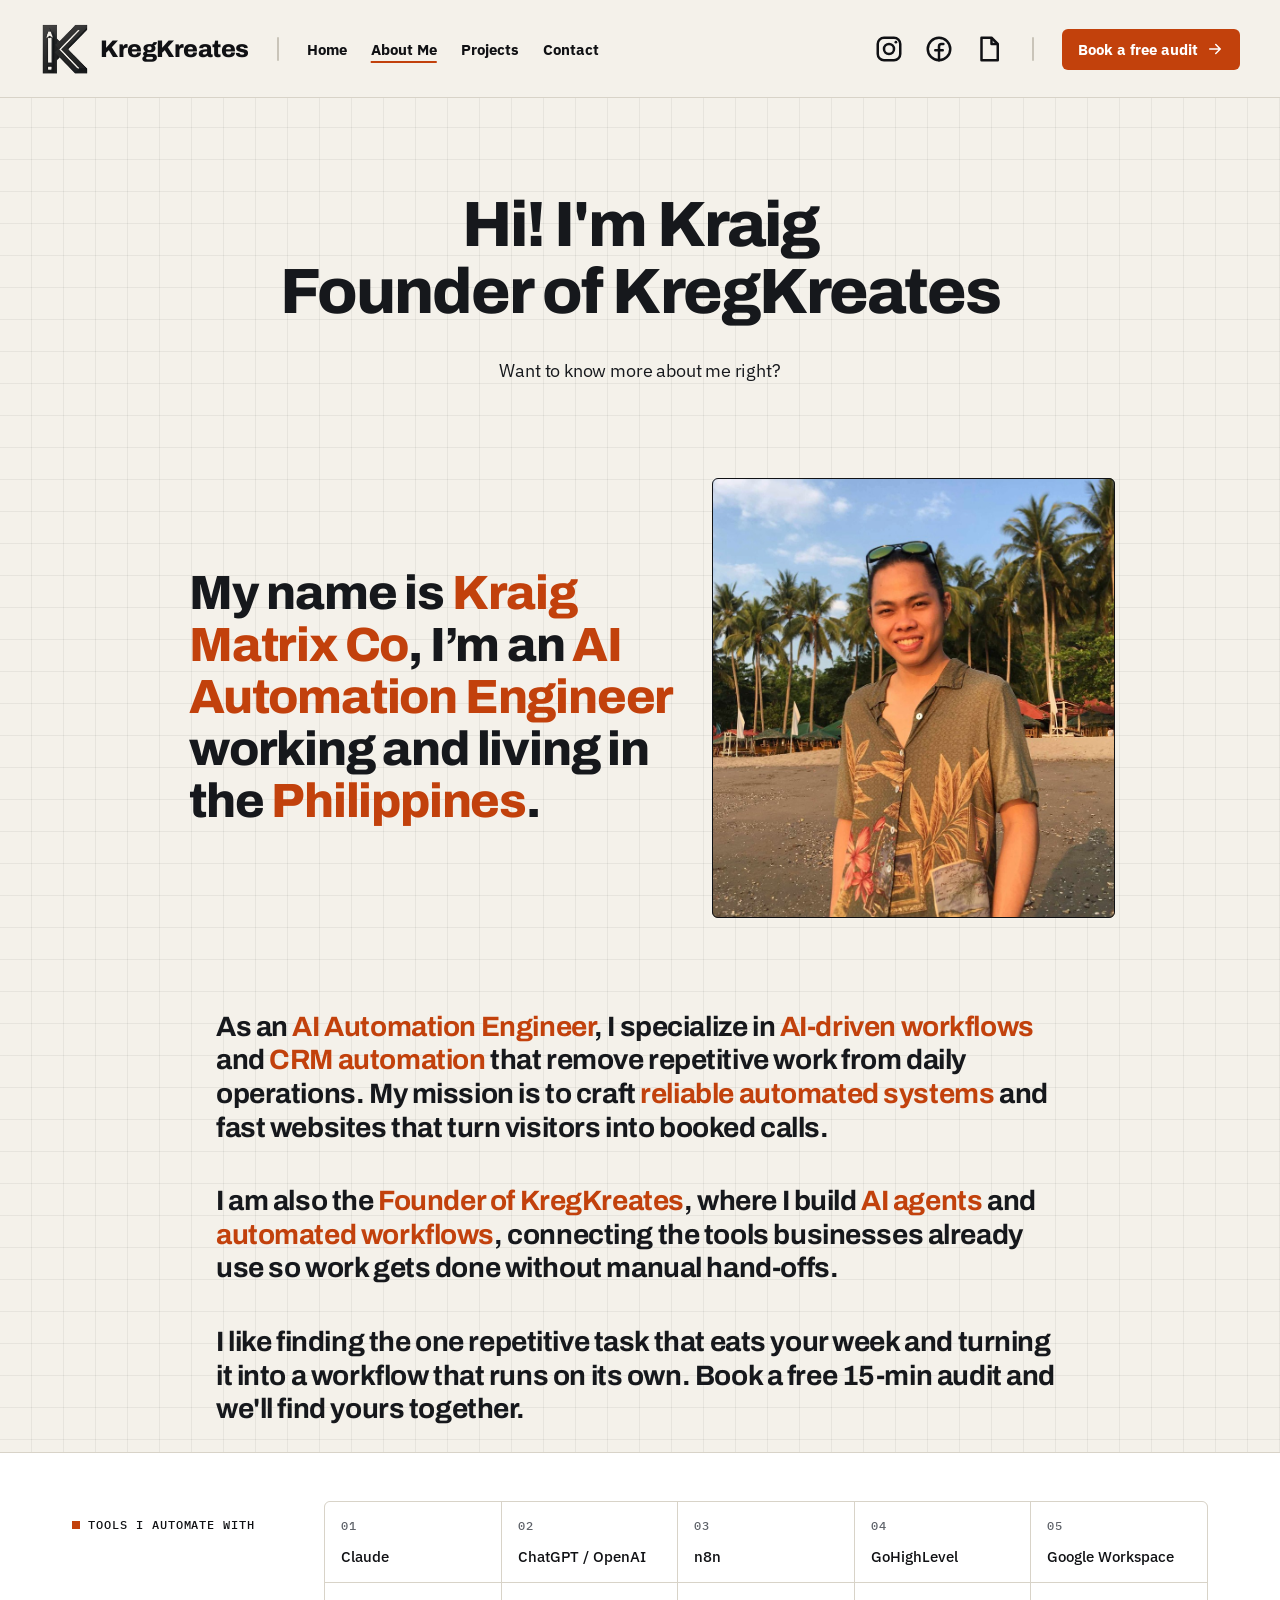
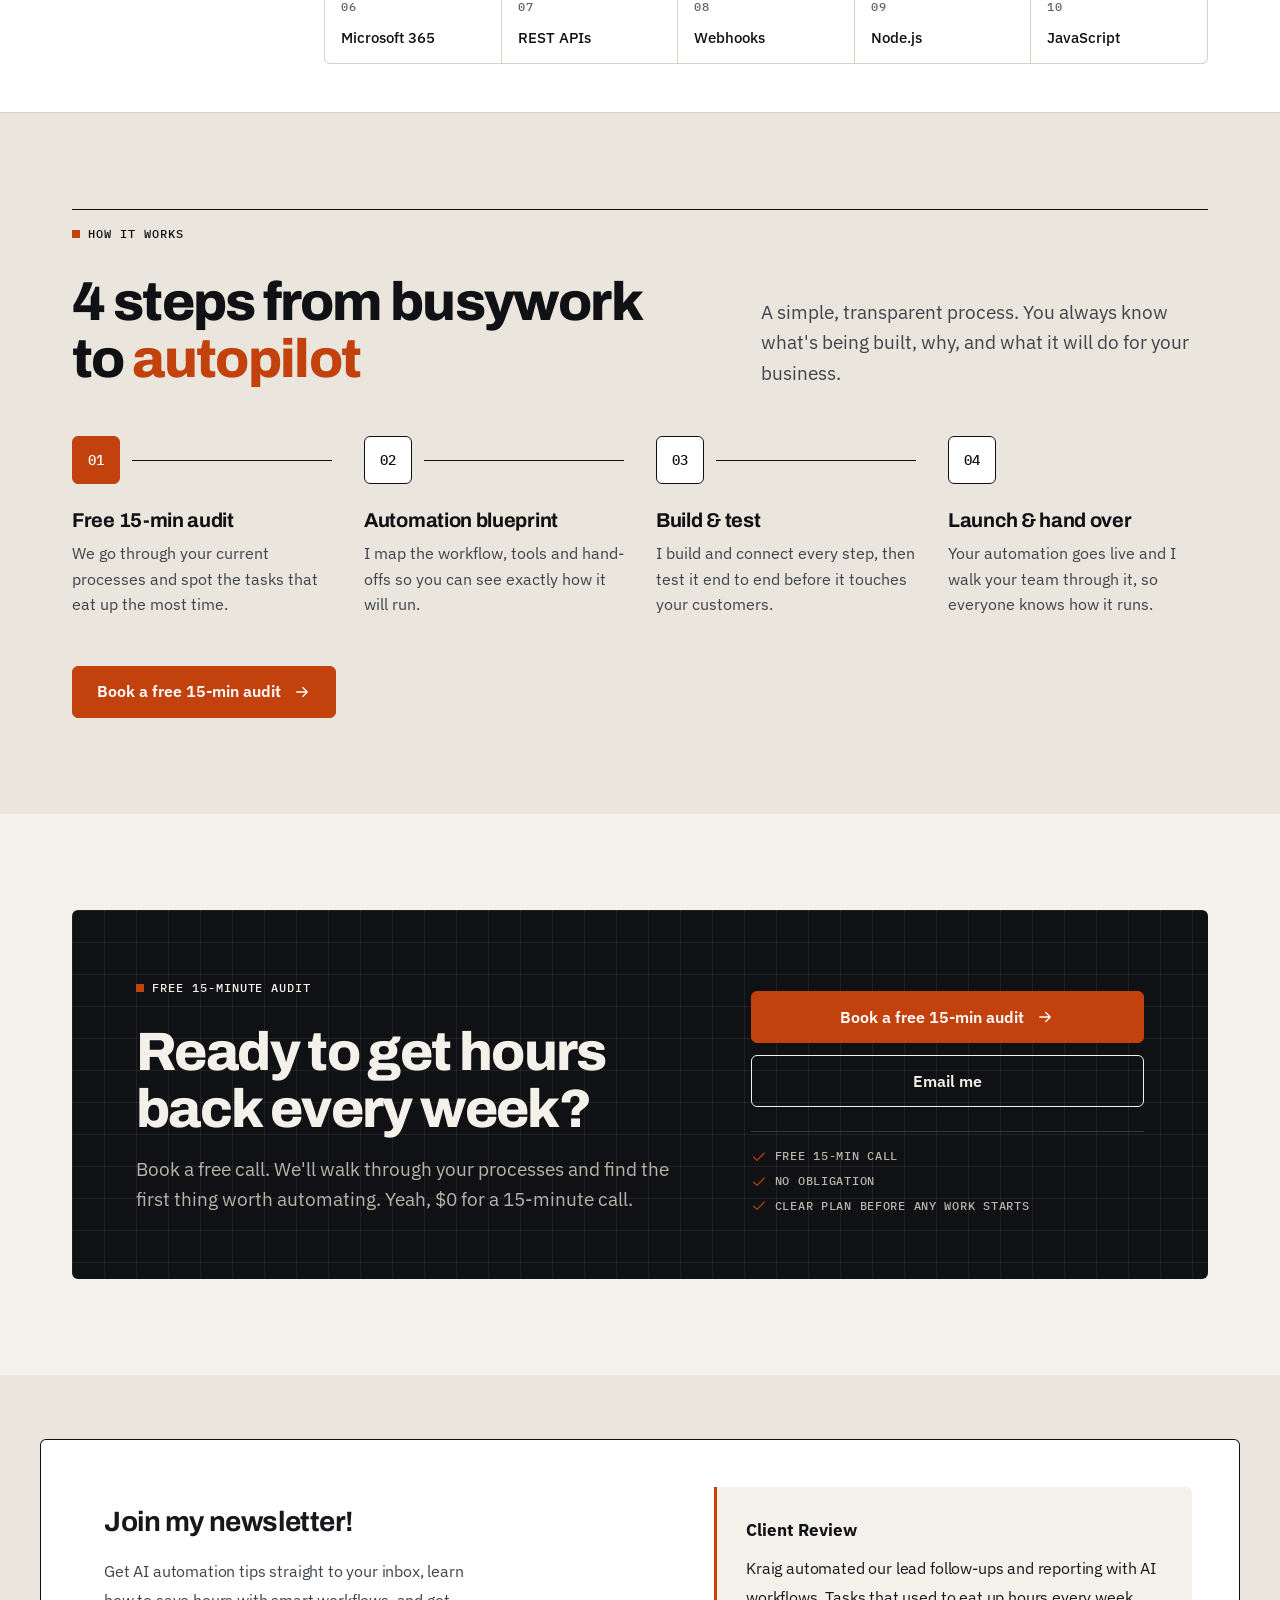
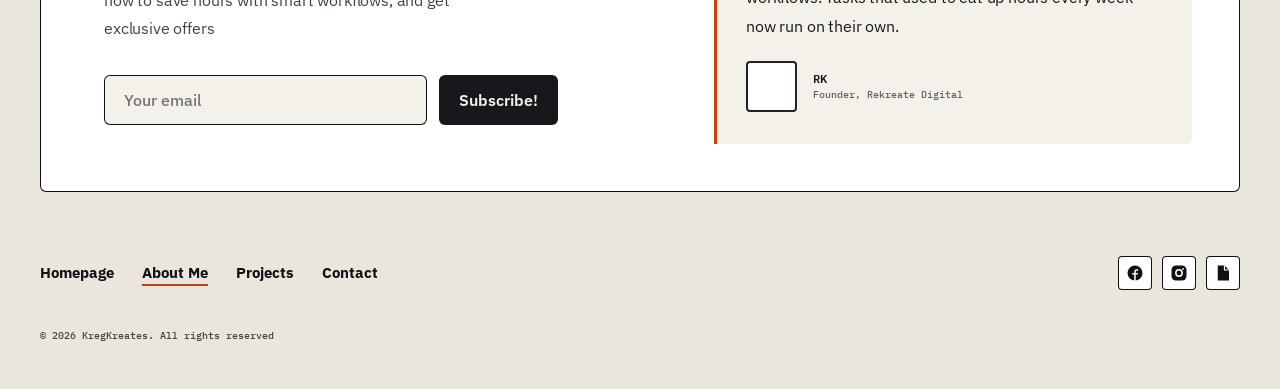
==== about-me/index.html @ 6abcb4a2 "feat: about me page About content is now in the HTML (the Framer page only rendered it with JavaScri" ====
<!DOCTYPE html>
<html lang="en" class="no-js">
<head>
<meta charset="utf-8">
<script>document.documentElement.className="js"</script>
<meta name="viewport" content="width=device-width, initial-scale=1">
<title>About Kraig Matrix Co | KregKreates</title>
<meta name="description" content="Meet Kraig Matrix Co, AI Automation Engineer in the Philippines and founder of KregKreates, building AI workflows, CRM automations and fast websites for small businesses.">
<link rel="canonical" href="https://kraigco.github.io/kraigco/about-me/">
<meta property="og:type" content="website">
<meta property="og:url" content="https://kraigco.github.io/kraigco/about-me/">
<meta property="og:title" content="About Kraig Matrix Co | KregKreates">
<meta property="og:description" content="Meet Kraig Matrix Co, AI Automation Engineer in the Philippines and founder of KregKreates, building AI workflows, CRM automations and fast websites for small businesses.">
<meta property="og:image" content="https://kraigco.github.io/kraigco/assets/img/og-image.png">
<meta name="twitter:card" content="summary_large_image">
<meta name="twitter:title" content="About Kraig Matrix Co | KregKreates">
<meta name="twitter:description" content="Meet Kraig Matrix Co, AI Automation Engineer in the Philippines and founder of KregKreates, building AI workflows, CRM automations and fast websites for small businesses.">
<meta name="twitter:image" content="https://kraigco.github.io/kraigco/assets/img/og-image.png">
<link rel="icon" href="../assets/img/favicon.png">
<link rel="preconnect" href="https://fonts.googleapis.com">
<link rel="preconnect" href="https://fonts.gstatic.com" crossorigin>
<link rel="stylesheet" href="https://fonts.googleapis.com/css2?family=Archivo:wght@400..900&family=IBM+Plex+Mono:wght@400;500;600&family=IBM+Plex+Sans:wght@400;500;600;700&display=swap">
<link rel="stylesheet" href="../assets/styles.css">
<script src="../assets/site.js" defer></script>
</head>
<body>
<header class="site-header">
  <div class="hdr-bar">
    <a class="brand" href="../"><img src="../assets/img/logo.png" alt="" width="50" height="50"><span>KregKreates</span></a>
    <span class="vr" aria-hidden="true"></span>
    <nav id="site-nav" class="site-nav" aria-label="Main">
        <a href="../">Home</a>
        <a href="../about-me/" aria-current="page">About Me</a>
        <a href="../project/">Projects</a>
        <a href="../contact/">Contact</a>
    </nav>
    <div class="hdr-right">
      <div class="social">
          <a href="https://www.instagram.com/kregkreates/" target="_blank" rel="noopener" aria-label="Instagram"><svg viewBox="0 0 24 24" fill="none" stroke="currentColor" stroke-width="2" aria-hidden="true"><rect x="3" y="3" width="18" height="18" rx="5"/><circle cx="12" cy="12" r="4"/><circle cx="17.5" cy="6.5" r="1.1" fill="currentColor" stroke="none"/></svg></a>
          <a href="https://www.facebook.com/profile.php?id=61558605839478" target="_blank" rel="noopener" aria-label="Facebook"><svg viewBox="0 0 24 24" fill="none" stroke="currentColor" stroke-width="2" stroke-linecap="round" stroke-linejoin="round" aria-hidden="true"><circle cx="12" cy="12" r="9"/><path d="M15.5 8H14a2 2 0 0 0-2 2v11M9 13h6"/></svg></a>
          <a href="../resume.pdf" target="_blank" aria-label="Résumé (PDF)"><svg viewBox="0 0 24 24" fill="none" stroke="currentColor" stroke-width="2" stroke-linejoin="round" aria-hidden="true"><path d="M6 3h8l5 5v13H6z"/><path d="M14 3v5h5"/></svg></a>
      </div>
      <span class="vr" aria-hidden="true"></span>
      <a class="btn-audit" href="https://calendly.com/kraigco/15min" target="_blank" rel="noopener">Book a free audit <svg viewBox="0 0 24 24" fill="none" stroke="currentColor" stroke-width="2" stroke-linecap="round" stroke-linejoin="round" aria-hidden="true"><path d="M5 12h14M13 6l6 6-6 6"/></svg></a>
    </div>
    <button class="menu-toggle" type="button" aria-controls="site-nav" aria-expanded="false" aria-label="Menu"><span></span><span></span></button>
  </div>
  <div class="menu-extra">
    <a class="btn-audit" href="https://calendly.com/kraigco/15min" target="_blank" rel="noopener">Book a free audit <svg viewBox="0 0 24 24" fill="none" stroke="currentColor" stroke-width="2" stroke-linecap="round" stroke-linejoin="round" aria-hidden="true"><path d="M5 12h14M13 6l6 6-6 6"/></svg></a>
    <div class="social">
          <a href="https://www.instagram.com/kregkreates/" target="_blank" rel="noopener" aria-label="Instagram"><svg viewBox="0 0 24 24" fill="none" stroke="currentColor" stroke-width="2" aria-hidden="true"><rect x="3" y="3" width="18" height="18" rx="5"/><circle cx="12" cy="12" r="4"/><circle cx="17.5" cy="6.5" r="1.1" fill="currentColor" stroke="none"/></svg></a>
          <a href="https://www.facebook.com/profile.php?id=61558605839478" target="_blank" rel="noopener" aria-label="Facebook"><svg viewBox="0 0 24 24" fill="none" stroke="currentColor" stroke-width="2" stroke-linecap="round" stroke-linejoin="round" aria-hidden="true"><circle cx="12" cy="12" r="9"/><path d="M15.5 8H14a2 2 0 0 0-2 2v11M9 13h6"/></svg></a>
          <a href="../resume.pdf" target="_blank" aria-label="Résumé (PDF)"><svg viewBox="0 0 24 24" fill="none" stroke="currentColor" stroke-width="2" stroke-linejoin="round" aria-hidden="true"><path d="M6 3h8l5 5v13H6z"/><path d="M14 3v5h5"/></svg></a>
    </div>
  </div>
</header>
<main>
<section class="page-hero about-hero">
  <h1>Hi! I'm Kraig<br>Founder of KregKreates</h1>
  <p class="ab-sub">Want to know more about me right?</p>
  <div class="ab-intro">
    <h2>My name is <span>Kraig Matrix Co</span>, I’m an <span>AI Automation Engineer</span> working and living in the <span>Philippines</span>.</h2>
    <img src="../assets/img/kraig-beach.jpg" alt="Kraig Matrix Co, AI automation engineer and founder of KregKreates" width="403" height="440">
  </div>
  <div class="ab-story">
    <p>As an <span>AI Automation Engineer</span>, I specialize in <span>AI-driven workflows</span> and <span>CRM automation</span> that remove repetitive work from daily operations. My mission is to craft <span>reliable automated systems</span> and fast websites that turn visitors into booked calls.</p>
    <p>I am also the <span>Founder of KregKreates</span>, where I build <span>AI agents</span> and <span>automated workflows</span>, connecting the tools businesses already use so work gets done without manual hand-offs.</p>
    <p>I like finding the one repetitive task that eats your week and turning it into a workflow that runs on its own. Book a free 15-min audit and we'll find yours together.</p>
  </div>
</section>
<section class="kk-sec  kk-tools kk-anim" style="width:100%"><div class="kk-wrap"><div class="kk-tools-grid" data-kk-r><span class="kk-label "><i aria-hidden="true"></i>Tools I automate with</span><ul class="kk-cells"><li class="kk-cell"><span class="kk-idx">01</span><b>Claude</b></li><li class="kk-cell"><span class="kk-idx">02</span><b>ChatGPT / OpenAI</b></li><li class="kk-cell"><span class="kk-idx">03</span><b>n8n</b></li><li class="kk-cell"><span class="kk-idx">04</span><b>GoHighLevel</b></li><li class="kk-cell"><span class="kk-idx">05</span><b>Google Workspace</b></li><li class="kk-cell"><span class="kk-idx">06</span><b>Microsoft 365</b></li><li class="kk-cell"><span class="kk-idx">07</span><b>REST APIs</b></li><li class="kk-cell"><span class="kk-idx">08</span><b>Webhooks</b></li><li class="kk-cell"><span class="kk-idx">09</span><b>Node.js</b></li><li class="kk-cell"><span class="kk-idx">10</span><b>JavaScript</b></li></ul></div></div></section>
<section id="how-it-works" class="kk-sec kk-alt  kk-anim" style="width:100%"><div class="kk-wrap"><header class="kk-head" data-kk-r><div class="kk-head-rule"><span class="kk-label "><i aria-hidden="true"></i>How it works</span></div><div class="kk-head-grid"><h2 class="kk-h2">4 steps from busywork to<!-- --> <span class="kk-accent">autopilot</span></h2><p class="kk-lead">A simple, transparent process. You always know what's being built, why, and what it will do for your business.</p></div></header><ol class="kk-steps"><li class="kk-step" data-kk-r><div class="kk-step-head"><span class="kk-step-n">01</span><span class="kk-step-line" aria-hidden="true"></span></div><h3 class="kk-h3">Free 15-min audit</h3><p class="kk-p">We go through your current processes and spot the tasks that eat up the most time.</p></li><li class="kk-step" data-kk-r><div class="kk-step-head"><span class="kk-step-n">02</span><span class="kk-step-line" aria-hidden="true"></span></div><h3 class="kk-h3">Automation blueprint</h3><p class="kk-p">I map the workflow, tools and hand-offs so you can see exactly how it will run.</p></li><li class="kk-step" data-kk-r><div class="kk-step-head"><span class="kk-step-n">03</span><span class="kk-step-line" aria-hidden="true"></span></div><h3 class="kk-h3">Build &amp; test</h3><p class="kk-p">I build and connect every step, then test it end to end before it touches your customers.</p></li><li class="kk-step" data-kk-r><div class="kk-step-head"><span class="kk-step-n">04</span><span class="kk-step-line" aria-hidden="true"></span></div><h3 class="kk-h3">Launch &amp; hand over</h3><p class="kk-p">Your automation goes live and I walk your team through it, so everyone knows how it runs.</p></li></ol><div class="kk-cta-row" style="margin-top:48px" data-kk-r><a class="kk-btn kk-btn-primary" href="https://calendly.com/kraigco/15min" target="_blank" rel="noopener">Book a free 15-min audit<!-- --> <svg viewBox="0 0 24 24" fill="none" stroke="currentColor" stroke-width="1.75" stroke-linecap="round" stroke-linejoin="round" aria-hidden="true"><path d="M5 12h14M13 6l6 6-6 6"/></svg></a></div></div></section>
<section class="kk-sec  kk-final kk-anim" style="width:100%"><div class="kk-wrap"><div class="kk-final-card" data-kk-r><div class="kk-final-copy"><span class="kk-label "><i aria-hidden="true"></i>Free 15-minute audit</span><h2 class="kk-h2">Ready to get hours back every week?</h2><p class="kk-lead">Book a free call. We'll walk through your processes and find the first thing worth automating. Yeah, $0 for a 15-minute call.</p></div><div class="kk-final-actions"><a class="kk-btn kk-btn-primary" href="https://calendly.com/kraigco/15min" target="_blank" rel="noopener">Book a free 15-min audit<!-- --> <svg viewBox="0 0 24 24" fill="none" stroke="currentColor" stroke-width="1.75" stroke-linecap="round" stroke-linejoin="round" aria-hidden="true"><path d="M5 12h14M13 6l6 6-6 6"/></svg></a><a class="kk-btn kk-btn-light" href="mailto:kraigco@gmail.com">Email me</a><ul class="kk-assure"><li><svg viewBox="0 0 24 24" fill="none" stroke="currentColor" stroke-width="1.75" stroke-linecap="round" stroke-linejoin="round" aria-hidden="true"><path d="M20 6 9 17l-5-5"/></svg>Free 15-min call</li><li><svg viewBox="0 0 24 24" fill="none" stroke="currentColor" stroke-width="1.75" stroke-linecap="round" stroke-linejoin="round" aria-hidden="true"><path d="M20 6 9 17l-5-5"/></svg>No obligation</li><li><svg viewBox="0 0 24 24" fill="none" stroke="currentColor" stroke-width="1.75" stroke-linecap="round" stroke-linejoin="round" aria-hidden="true"><path d="M20 6 9 17l-5-5"/></svg>Clear plan before any work starts</li></ul></div></div></div></section>
</main>
<footer class="site-footer">
  <div class="nl-card">
    <div class="nl">
      <h2 class="nl-title">Join my newsletter!</h2>
      <p class="nl-text">Get AI automation tips straight to your inbox, learn how to save hours with smart workflows, and get exclusive offers</p>
      <form class="nl-form" action="https://formsubmit.co/kraigco@gmail.com" method="POST">
        <label class="vh" for="nl-email">Email address</label>
        <input id="nl-email" type="email" name="email" placeholder="Your email" autocomplete="email" required>
        <input type="hidden" name="_subject" value="New newsletter signup — KregKreates">
        <input type="hidden" name="_next" value="https://kraigco.github.io/kraigco/">
        <input type="text" name="_honey" hidden>
        <button type="submit">Subscribe!</button>
        <p class="nl-status" role="status" aria-live="polite"></p>
      </form>
    </div>
    <div class="review">
      <h3>Client Review</h3>
      <blockquote><p>Kraig automated our lead follow-ups and reporting with AI workflows. Tasks that used to eat up hours every week now run on their own.</p></blockquote>
      <div class="review-who">
        <span class="review-avatar" aria-hidden="true"></span>
        <div><p class="review-name">RK</p><p class="review-role">Founder, Rekreate Digital</p></div>
      </div>
    </div>
  </div>
  <div class="foot-bar">
    <nav class="foot-nav" aria-label="Footer">
        <a href="../">Homepage</a>
        <a href="../about-me/" aria-current="page">About Me</a>
        <a href="../project/">Projects</a>
        <a href="../contact/">Contact</a>
    </nav>
    <div class="foot-icons">
          <a href="https://www.facebook.com/profile.php?id=61558605839478" target="_blank" rel="noopener" aria-label="Facebook"><svg viewBox="0 0 24 24" aria-hidden="true"><circle cx="12" cy="12" r="10" fill="currentColor"/><path d="M15.5 8H14a2 2 0 0 0-2 2v12M9 13h6" fill="none" stroke="#fff" stroke-width="2" stroke-linecap="round"/></svg></a>
          <a href="https://www.instagram.com/kregkreates/" target="_blank" rel="noopener" aria-label="Instagram"><svg viewBox="0 0 24 24" aria-hidden="true"><rect x="2" y="2" width="20" height="20" rx="6" fill="currentColor"/><circle cx="12" cy="12" r="4.2" fill="none" stroke="#fff" stroke-width="2"/><circle cx="17.4" cy="6.6" r="1.2" fill="#fff"/></svg></a>
          <a href="../resume.pdf" target="_blank" aria-label="Résumé (PDF)"><svg viewBox="0 0 24 24" aria-hidden="true"><path d="M5 2h9l6 6v14H5z" fill="currentColor"/><path d="M14 2v6h6" fill="none" stroke="#fff" stroke-width="1.6" stroke-linejoin="round"/></svg></a>
    </div>
  </div>
  <p class="copyright">© 2026 KregKreates. All rights reserved</p>
</footer>
</body>
</html>
---- assets/styles.css ----
/* KregKreates site styles.
   Part 1: sections ported verbatim from the KregKreatesSections code component
   (tokens hoisted to :root so the rest of the site shares them).
   Part 2: site shell. */
:root{
 --kk-paper:#F4F1EA;
 --kk-paper-2:#EAE6DD;
 --kk-sheet:#FFFFFF;
 --kk-ink:#101114;
 --kk-graphite:#3F434B;
 --kk-steel:#5F636A;
 --kk-rule:#D8D3C8;
 --kk-rule-strong:#B9B3A6;
 --kk-rule-on-ink:#33363D;
 --kk-on-ink-muted:#B8B4AA;
 --kk-vermilion:#C2410C;
 --kk-vermilion-press:#9A3412;
 --kk-bg:var(--kk-paper);
 --kk-surface:var(--kk-sheet);
 --kk-text:var(--kk-ink);
 --kk-muted:var(--kk-graphite);
 --kk-subtle:var(--kk-steel);
 --kk-border:var(--kk-rule);
 --kk-accent:var(--kk-vermilion);
 --kk-accent-press:var(--kk-vermilion-press);
 --kk-on-accent:var(--kk-sheet);
 --kk-focus:var(--kk-vermilion);
 --kk-grid-line:rgba(16,17,20,.06);
 --kk-grid-line-ink:rgba(244,241,234,.07);
 --kk-font-display:"Archivo","Helvetica Neue",Arial,sans-serif;
 --kk-font-body:"IBM Plex Sans",system-ui,-apple-system,"Segoe UI",sans-serif;
 --kk-font-mono:"IBM Plex Mono",ui-monospace,SFMono-Regular,Menlo,monospace;
 --kk-radius:6px;
 --kk-radius-sm:4px;
 --kk-shadow-hard:4px 4px 0 0 var(--kk-ink);
 --kk-ease:cubic-bezier(.2,.7,.2,1)}
.kk-sec{container-type:inline-size;width:100%;box-sizing:border-box;font-family:var(--kk-font-body);font-size:16px;line-height:1.6;color:var(--kk-text);background:var(--kk-bg);-webkit-font-smoothing:antialiased;text-rendering:optimizeLegibility}
.kk-sec *,.kk-sec *::before,.kk-sec *::after{box-sizing:border-box}
.kk-sec.kk-alt{background:var(--kk-paper-2)}
.kk-sec[id]{scroll-margin-top:96px}
.kk-sec a:focus-visible,.kk-sec summary:focus-visible{outline:2px solid var(--kk-focus);outline-offset:3px}
.kk-wrap{max-width:1200px;margin:0 auto;padding:96px 32px}

/* TYPE */
.kk-label{display:inline-flex;align-items:center;gap:8px;font-family:var(--kk-font-mono);font-size:12px;font-weight:500;letter-spacing:.08em;line-height:1.3;text-transform:uppercase;color:var(--kk-ink)}
.kk-label i{width:8px;height:8px;background:var(--kk-accent);display:inline-block;flex:none}
.kk-label-muted{color:var(--kk-subtle)}
.kk-h1,.kk-h2,.kk-h3{font-family:var(--kk-font-display);color:var(--kk-ink);margin:0}
.kk-h1{font-weight:800;font-size:clamp(40px,6.2cqi,76px);line-height:1.02;letter-spacing:-.035em;margin-top:24px}
.kk-h2{font-weight:800;font-size:clamp(32px,4.6cqi,54px);line-height:1.06;letter-spacing:-.03em}
.kk-h3{font-weight:700;font-size:20px;line-height:1.25;letter-spacing:-.015em}
.kk-accent{color:var(--kk-accent)}
.kk-lead{font-size:clamp(17px,1.6cqi,19px);line-height:1.6;color:var(--kk-muted);margin:0}
.kk-p{font-size:16px;line-height:1.6;color:var(--kk-muted);margin:8px 0 0}
.kk-idx{font-family:var(--kk-font-mono);font-size:12px;font-weight:500;letter-spacing:.08em;line-height:1.3;color:var(--kk-subtle)}

/* SECTION HEAD */
.kk-head{margin:0 0 48px}
.kk-head-rule{display:flex;align-items:center;gap:16px;padding-top:16px;border-top:1px solid var(--kk-ink);margin-bottom:32px}
.kk-head-grid{display:grid;grid-template-columns:minmax(0,7fr) minmax(0,5fr);gap:24px 64px;align-items:end}
.kk-head-grid .kk-lead{max-width:520px}

/* BUTTONS */
.kk-btn{display:inline-flex;align-items:center;justify-content:center;gap:12px;min-height:52px;padding:0 24px;border:1px solid transparent;border-radius:var(--kk-radius);font-family:var(--kk-font-body);font-weight:600;font-size:16px;line-height:1.2;text-decoration:none;white-space:nowrap;cursor:pointer;transition:transform .18s var(--kk-ease),box-shadow .18s var(--kk-ease),background-color .18s ease,color .18s ease,border-color .18s ease}
.kk-btn svg{width:18px;height:18px;flex:none}
.kk-btn-primary{background:var(--kk-accent);border-color:var(--kk-accent);color:var(--kk-on-accent)}
.kk-btn-primary:hover{background:var(--kk-accent-press);border-color:var(--kk-accent-press);transform:translate(-2px,-2px);box-shadow:var(--kk-shadow-hard)}
.kk-btn-ghost{background:transparent;border-color:var(--kk-ink);color:var(--kk-ink)}
.kk-btn-ghost:hover{background:var(--kk-ink);color:var(--kk-paper)}
.kk-btn-light{background:transparent;border-color:var(--kk-paper);color:var(--kk-paper)}
.kk-btn-light:hover{background:var(--kk-paper);color:var(--kk-ink)}
.kk-cta-row{display:flex;flex-wrap:wrap;gap:12px;margin-top:40px}

/* SURFACES */
.kk-sheet{background:var(--kk-surface);border:1px solid var(--kk-border);border-radius:var(--kk-radius);padding:32px;transition:transform .2s var(--kk-ease),box-shadow .2s var(--kk-ease),border-color .2s ease}
.kk-sheet:hover{border-color:var(--kk-ink);transform:translate(-2px,-2px);box-shadow:var(--kk-shadow-hard)}
.kk-chip{display:inline-flex;align-items:center;padding:4px 8px;border:1px solid var(--kk-rule-strong);border-radius:var(--kk-radius-sm);font-family:var(--kk-font-mono);font-size:12px;font-weight:500;line-height:1.4;color:var(--kk-graphite);white-space:nowrap}
.kk-tags{display:flex;flex-wrap:wrap;gap:8px}
.kk-grid{display:grid;gap:24px}
.kk-g2{grid-template-columns:repeat(2,minmax(0,1fr))}
.kk-g3{grid-template-columns:repeat(3,minmax(0,1fr))}

/* HERO */
.kk-hero{background-color:var(--kk-paper);background-image:linear-gradient(var(--kk-grid-line) 1px,transparent 1px),linear-gradient(90deg,var(--kk-grid-line) 1px,transparent 1px);background-size:32px 32px;background-position:-1px -1px;border-bottom:1px solid var(--kk-ink)}
.kk-hero .kk-wrap{padding-top:calc(var(--kk-top,0px) + 64px);padding-bottom:96px}
.kk-hero-grid{display:grid;grid-template-columns:minmax(0,1.1fr) minmax(0,.9fr);gap:64px;align-items:center}
.kk-hero-sub{font-size:clamp(17px,1.7cqi,19px);line-height:1.6;color:var(--kk-muted);margin:24px 0 0;max-width:560px}
.kk-stats{display:grid;grid-template-columns:repeat(3,minmax(0,1fr));margin-top:48px;border-top:1px solid var(--kk-ink);max-width:560px}
.kk-stat{padding:16px 16px 0 0}
.kk-stat+.kk-stat{padding-left:16px;border-left:1px solid var(--kk-rule)}
.kk-stat strong{display:block;font-family:var(--kk-font-display);font-weight:800;font-size:32px;line-height:1.1;letter-spacing:-.03em;color:var(--kk-ink)}
.kk-stat span{display:block;margin-top:8px;font-family:var(--kk-font-mono);font-size:12px;font-weight:500;letter-spacing:.06em;line-height:1.4;text-transform:uppercase;color:var(--kk-graphite)}
.kk-panel{background:var(--kk-sheet);border:1px solid var(--kk-ink);border-radius:var(--kk-radius);box-shadow:8px 8px 0 0 var(--kk-ink);overflow:hidden}
.kk-panel-top{display:flex;align-items:center;justify-content:space-between;gap:16px;padding:16px 24px;border-bottom:1px solid var(--kk-ink);background:var(--kk-paper-2)}
.kk-panel-title{font-weight:600;font-size:15px;line-height:1.3;color:var(--kk-ink)}
.kk-live{display:inline-flex;align-items:center;gap:8px;font-family:var(--kk-font-mono);font-size:12px;font-weight:500;letter-spacing:.08em;text-transform:uppercase;color:var(--kk-ink);white-space:nowrap}
.kk-live i{width:8px;height:8px;border-radius:50%;background:var(--kk-accent);display:block;animation:kk-pulse 1.6s ease-in-out infinite}
.kk-psteps{list-style:none;margin:0;padding:8px 24px}
.kk-pstep{position:relative;display:grid;grid-template-columns:32px minmax(0,1fr) 20px;gap:16px;align-items:start;padding:16px 0;border-bottom:1px solid var(--kk-rule)}
.kk-pstep:last-child{border-bottom:0}
.kk-pstep:not(:last-child)::after{content:"";position:absolute;left:15px;top:48px;bottom:-16px;width:1px;background:var(--kk-ink)}
.kk-pstep-n{position:relative;z-index:1;width:32px;height:32px;display:flex;align-items:center;justify-content:center;border:1px solid var(--kk-ink);border-radius:var(--kk-radius-sm);background:var(--kk-sheet);font-family:var(--kk-font-mono);font-size:12px;font-weight:500;color:var(--kk-ink)}
.kk-pstep:first-child .kk-pstep-n{background:var(--kk-accent);border-color:var(--kk-accent);color:var(--kk-on-accent)}
.kk-pstep-txt{min-width:0;padding-top:4px}
.kk-pstep-txt b{display:block;font-weight:600;font-size:15px;line-height:1.35;color:var(--kk-ink)}
.kk-pstep-txt span{display:block;margin-top:4px;font-family:var(--kk-font-mono);font-size:12px;font-weight:500;letter-spacing:.04em;line-height:1.4;color:var(--kk-graphite)}
.kk-pstep-ok{padding-top:6px;color:var(--kk-ink)}
.kk-pstep-ok svg{width:20px;height:20px;display:block}
.kk-panel-foot{display:flex;align-items:center;gap:8px;padding:16px 24px;border-top:1px solid var(--kk-ink);background:var(--kk-paper);font-family:var(--kk-font-mono);font-size:12px;font-weight:500;letter-spacing:.08em;line-height:1.4;text-transform:uppercase;color:var(--kk-ink)}
.kk-panel-foot svg{width:16px;height:16px;flex:none}
@keyframes kk-pulse{0%,100%{opacity:1}50%{opacity:.3}}

/* TOOLS */
.kk-tools{background:var(--kk-sheet);border-top:1px solid var(--kk-rule);border-bottom:1px solid var(--kk-rule)}
.kk-tools .kk-wrap{padding-top:48px;padding-bottom:48px}
.kk-tools-grid{display:grid;grid-template-columns:minmax(0,220px) minmax(0,1fr);gap:32px;align-items:start}
.kk-tools-grid>.kk-label{padding-top:16px}
.kk-cells{list-style:none;margin:0;padding:0;display:grid;grid-template-columns:repeat(5,minmax(0,1fr));gap:1px;background:var(--kk-rule);border:1px solid var(--kk-rule);border-radius:var(--kk-radius);overflow:hidden}
.kk-cell{background:var(--kk-sheet);padding:16px;min-height:80px;display:flex;flex-direction:column;justify-content:space-between;gap:8px}
.kk-cell b{font-weight:500;font-size:15px;line-height:1.3;color:var(--kk-ink)}

/* PROBLEMS */
.kk-prob{display:flex;flex-direction:column}
.kk-prob>.kk-label{margin-bottom:16px}
.kk-fix{display:grid;grid-template-columns:auto minmax(0,1fr);gap:12px;align-items:start;margin-top:auto;padding-top:24px;border-top:1px dashed var(--kk-rule-strong)}
.kk-prob .kk-p{margin-bottom:24px}
.kk-fix-tag{margin-top:2px;padding:4px 8px;border-radius:var(--kk-radius-sm);background:var(--kk-accent);color:var(--kk-on-accent);font-family:var(--kk-font-mono);font-size:12px;font-weight:500;letter-spacing:.08em;line-height:1.3;text-transform:uppercase}
.kk-fix p{margin:0;font-weight:500;font-size:16px;line-height:1.55;color:var(--kk-ink)}

/* SERVICES */
.kk-svc-cells{display:grid;grid-template-columns:repeat(3,minmax(0,1fr));gap:1px;background:var(--kk-rule);border:1px solid var(--kk-rule);border-radius:var(--kk-radius);overflow:hidden}
.kk-svc-cell{background:var(--kk-sheet);padding:32px;display:flex;flex-direction:column;gap:16px;transition:box-shadow .2s ease}
.kk-svc-cell:hover{box-shadow:inset 0 3px 0 0 var(--kk-accent)}
.kk-svc-top{display:flex;align-items:center;justify-content:space-between;gap:16px}
.kk-icon{width:40px;height:40px;flex:none;display:flex;align-items:center;justify-content:center;border:1px solid var(--kk-ink);border-radius:var(--kk-radius-sm);color:var(--kk-ink)}
.kk-icon svg{width:20px;height:20px}
.kk-svc-cell .kk-p{margin:0}
.kk-svc-cell .kk-tags{margin-top:auto;padding-top:8px}

/* PROCESS */
.kk-steps{list-style:none;margin:0;padding:0;display:grid;grid-template-columns:repeat(4,minmax(0,1fr));gap:32px}
.kk-step{position:relative}
.kk-step-head{display:flex;align-items:center;gap:12px;margin-bottom:24px}
.kk-step-n{flex:none;width:48px;height:48px;display:flex;align-items:center;justify-content:center;border:1px solid var(--kk-ink);border-radius:var(--kk-radius);background:var(--kk-sheet);font-family:var(--kk-font-mono);font-size:14px;font-weight:500;color:var(--kk-ink)}
.kk-step:first-child .kk-step-n{background:var(--kk-accent);border-color:var(--kk-accent);color:var(--kk-on-accent)}
.kk-step-line{flex:1;height:1px;background:var(--kk-ink)}
.kk-step:last-child .kk-step-line{visibility:hidden}
.kk-step .kk-h3{margin-bottom:8px}
.kk-step .kk-p{margin:0}

/* WORKFLOWS */
.kk-wf .kk-sheet{display:flex;flex-direction:column}
.kk-wf-top{display:flex;align-items:center;justify-content:space-between;gap:12px;margin-bottom:16px}
.kk-wf-steps{list-style:none;margin:24px 0;padding:0;display:flex;flex-direction:column;gap:12px}
.kk-wf-step{position:relative;display:grid;grid-template-columns:28px minmax(0,1fr);gap:12px;align-items:start;font-size:15px;font-weight:500;line-height:1.45;color:var(--kk-ink)}
.kk-wf-step:not(:last-child)::after{content:"";position:absolute;left:13px;top:28px;bottom:-12px;width:1px;background:var(--kk-ink)}
.kk-wf-n{position:relative;z-index:1;width:28px;height:28px;display:flex;align-items:center;justify-content:center;border:1px solid var(--kk-ink);border-radius:var(--kk-radius-sm);background:var(--kk-sheet);font-family:var(--kk-font-mono);font-size:12px;font-weight:500}
.kk-wf-t{padding-top:3px}
.kk-result{margin-top:auto;padding:12px 16px;border-left:3px solid var(--kk-accent);border-radius:0 var(--kk-radius-sm) var(--kk-radius-sm) 0;background:var(--kk-paper)}
.kk-result .kk-label{display:flex;margin-bottom:4px}
.kk-result p{margin:0;font-size:15px;line-height:1.5;color:var(--kk-ink)}
.kk-wf .kk-tags{margin-top:16px}

/* FAQ */
.kk-faq-grid{display:grid;grid-template-columns:minmax(0,5fr) minmax(0,7fr);gap:64px;align-items:start}
.kk-faq-side{position:sticky;top:96px}
.kk-faq-side .kk-lead{margin-top:16px}
.kk-faq-side .kk-cta-row{margin-top:32px}
.kk-faq-list{border-top:1px solid var(--kk-ink)}
.kk-faq-item{border-bottom:1px solid var(--kk-rule)}
.kk-faq-item summary{list-style:none;cursor:pointer;display:flex;align-items:center;justify-content:space-between;gap:24px;padding:24px 0;font-weight:600;font-size:18px;line-height:1.4;color:var(--kk-ink);transition:color .15s ease}
.kk-faq-item summary:hover{color:var(--kk-accent)}
.kk-faq-item summary::-webkit-details-marker{display:none}
.kk-plus{width:32px;height:32px;flex:none;display:flex;align-items:center;justify-content:center;border:1px solid var(--kk-ink);border-radius:var(--kk-radius-sm);color:var(--kk-ink);transition:background-color .2s ease,color .2s ease}
.kk-plus svg{transition:transform .2s var(--kk-ease)}
.kk-faq-item[open] .kk-plus{background:var(--kk-ink);color:var(--kk-paper)}
.kk-faq-item[open] .kk-plus svg{transform:rotate(45deg)}
.kk-faq-item p{margin:0;padding:0 56px 24px 0;font-size:16px;line-height:1.65;color:var(--kk-muted)}

/* FINAL CTA */
.kk-final-card{display:grid;grid-template-columns:minmax(0,7fr) minmax(0,5fr);gap:48px 64px;align-items:end;padding:64px;border-radius:var(--kk-radius);background-color:var(--kk-ink);background-image:linear-gradient(var(--kk-grid-line-ink) 1px,transparent 1px),linear-gradient(90deg,var(--kk-grid-line-ink) 1px,transparent 1px);background-size:32px 32px;color:var(--kk-paper)}
.kk-final-card .kk-label{color:var(--kk-paper)}
.kk-final-card .kk-h2{color:var(--kk-paper);margin-top:24px}
.kk-final-card .kk-lead{color:var(--kk-on-ink-muted);margin-top:16px;max-width:560px}
.kk-final-actions{display:flex;flex-direction:column;gap:12px}
.kk-final-actions .kk-btn{width:100%}
.kk-final-card .kk-btn-primary:hover{box-shadow:4px 4px 0 0 var(--kk-paper)}
.kk-assure{list-style:none;margin:12px 0 0;padding:16px 0 0;border-top:1px solid var(--kk-rule-on-ink);display:flex;flex-direction:column;gap:8px}
.kk-assure li{display:flex;align-items:center;gap:8px;font-family:var(--kk-font-mono);font-size:12px;font-weight:500;letter-spacing:.06em;line-height:1.4;text-transform:uppercase;color:var(--kk-on-ink-muted)}
.kk-assure svg{width:16px;height:16px;flex:none;color:var(--kk-accent)}

/* MOTION: quiet by design. Load sequence in the hero only; scroll reveals are
   handled in JS (useReveal). Everything is gated by .kk-anim, which is never
   set in the Framer canvas, and by the reduced-motion media query. */
.kk-btn svg{transition:transform .18s var(--kk-ease)}
.kk-btn:hover svg{transform:translateX(3px)}
@keyframes kk-rise{from{opacity:0;transform:translate3d(0,14px,0)}to{opacity:1;transform:none}}
@keyframes kk-fade{from{opacity:0}to{opacity:1}}
@keyframes kk-tick{from{opacity:0;transform:scale(.5)}to{opacity:1;transform:none}}
@media (prefers-reduced-motion:no-preference){
 .kk-anim .kk-hero-copy>*{animation:kk-rise .6s var(--kk-ease) both}
 .kk-anim .kk-hero-copy>:nth-child(2){animation-delay:.07s}
 .kk-anim .kk-hero-copy>:nth-child(3){animation-delay:.14s}
 .kk-anim .kk-hero-copy>:nth-child(4){animation-delay:.21s}
 .kk-anim .kk-hero-copy>:nth-child(5){animation-delay:.28s}
 .kk-anim .kk-panel{animation:kk-rise .7s var(--kk-ease) .2s both}
 .kk-anim .kk-pstep{animation:kk-fade .45s ease both}
 .kk-anim .kk-pstep:nth-child(1){animation-delay:.45s}
 .kk-anim .kk-pstep:nth-child(2){animation-delay:.55s}
 .kk-anim .kk-pstep:nth-child(3){animation-delay:.65s}
 .kk-anim .kk-pstep:nth-child(4){animation-delay:.75s}
 .kk-anim .kk-pstep:nth-child(5){animation-delay:.85s}
 .kk-anim .kk-pstep-ok{animation:kk-tick .35s var(--kk-ease) both}
 .kk-anim .kk-pstep:nth-child(1) .kk-pstep-ok{animation-delay:.8s}
 .kk-anim .kk-pstep:nth-child(2) .kk-pstep-ok{animation-delay:1s}
 .kk-anim .kk-pstep:nth-child(3) .kk-pstep-ok{animation-delay:1.2s}
 .kk-anim .kk-pstep:nth-child(4) .kk-pstep-ok{animation-delay:1.4s}
 .kk-anim .kk-pstep:nth-child(5) .kk-pstep-ok{animation-delay:1.6s}
 .kk-anim .kk-faq-item[open] p{animation:kk-fade .3s ease both}
}

/* RESPONSIVE */
@container (max-width:1000px){
 .kk-g3,.kk-svc-cells{grid-template-columns:repeat(2,minmax(0,1fr))}
 .kk-steps{grid-template-columns:repeat(2,minmax(0,1fr));row-gap:48px}
 .kk-step:nth-child(2n) .kk-step-line{visibility:hidden}
 .kk-tools-grid{grid-template-columns:1fr;gap:16px}
 .kk-tools-grid>.kk-label{padding-top:0}
}
@container (max-width:900px){
 .kk-hero-grid{grid-template-columns:1fr;gap:56px}
 .kk-panel{max-width:560px}
 .kk-head-grid{grid-template-columns:1fr;gap:16px}
 .kk-faq-grid{grid-template-columns:1fr;gap:40px}
 .kk-faq-side{position:static}
 .kk-final-card{grid-template-columns:1fr;padding:48px 40px}
}
@container (max-width:680px){
 .kk-wrap{padding:64px 24px}
 .kk-hero .kk-wrap{padding-top:calc(var(--kk-top,0px) + 32px);padding-bottom:64px}
 .kk-tools .kk-wrap{padding-top:40px;padding-bottom:40px}
 .kk-head{margin-bottom:32px}
 .kk-head-rule{margin-bottom:24px}
 .kk-g2,.kk-g3,.kk-svc-cells{grid-template-columns:1fr}
 .kk-sheet,.kk-svc-cell{padding:24px}
 .kk-cells{grid-template-columns:repeat(2,minmax(0,1fr))}
 .kk-cell{min-height:72px}
 .kk-stats{max-width:none}
 .kk-stat strong{font-size:26px}
 .kk-panel{box-shadow:6px 6px 0 0 var(--kk-ink)}
 .kk-panel-top,.kk-panel-foot{padding:12px 16px}
 .kk-psteps{padding:4px 16px}
 .kk-steps{grid-template-columns:1fr;gap:0}
 .kk-step{padding:0 0 32px 64px}
 .kk-step:last-child{padding-bottom:0}
 .kk-step-head{position:absolute;left:0;top:0;margin:0}
 .kk-step-line{display:none}
 .kk-step:not(:last-child)::before{content:"";position:absolute;left:23px;top:48px;bottom:0;width:1px;background:var(--kk-ink)}
 .kk-step .kk-h3{padding-top:12px}
 .kk-faq-item summary{font-size:17px;padding:20px 0}
 .kk-faq-item p{padding-right:0}
 .kk-final-card{padding:40px 24px}
}
@container (max-width:480px){
 .kk-cta-row{flex-direction:column;align-items:stretch}
 .kk-btn{width:100%;white-space:normal;text-align:center}
 .kk-stat{padding-right:8px}
 .kk-stat+.kk-stat{padding-left:8px}
 .kk-stat span{letter-spacing:.02em}
}
@media (prefers-reduced-motion:reduce){
 .kk-live i{animation:none}
 .kk-btn,.kk-btn svg,.kk-sheet,.kk-svc-cell,.kk-plus,.kk-plus svg,.kk-faq-item summary{transition:none}
 .kk-btn-primary:hover,.kk-sheet:hover,.kk-btn:hover svg{transform:none}
}

/* ==========================================================================
   SITE SHELL: base, cursor, header, mobile menu, footer, newsletter,
   floating CTA, page hero. Values measured from the live site at
   1440 / 810 / 390 px.
   ========================================================================== */
:root{--ink-2:#16181C;--vr:#C9C4B9;--burger:#2A2D33}
html{-webkit-text-size-adjust:100%}
body{margin:0;background:var(--kk-paper);color:var(--kk-ink);font-family:var(--kk-font-body);-webkit-font-smoothing:antialiased;text-rendering:optimizeLegibility}
img{display:block;max-width:100%;height:auto}
.vh{position:absolute!important;width:1px;height:1px;margin:-1px;padding:0;border:0;overflow:hidden;clip:rect(0 0 0 0);white-space:nowrap}

/* Hero offset under the fixed header. Tablet keeps the live spacing
   (Framer stacks its 72px in-flow header on top of the desktop 98px offset). */
.kk-hero{--kk-top:98px}
@media (max-width:1199px){.kk-hero{--kk-top:170px}}
@media (max-width:809px){.kk-hero{--kk-top:98px}}

/* Custom cursor, as on the live site: arrow by default, hand on anything clickable. */
html,html *{cursor:url(img/cursor-arrow.svg) 6 4,auto}
html :is(a,button,summary,label,input[type=submit],.kk-btn){cursor:url(img/cursor-hand.svg) 11 6,pointer}

/* ---------- header ---------- */
.site-header{position:fixed;top:0;left:0;right:0;z-index:10;padding:24px 32px;background:var(--kk-paper);box-shadow:inset 0 -1px 0 var(--kk-rule)}
.hdr-bar{display:flex;align-items:center;max-width:1200px;height:50px;margin:0 auto}
.brand{display:flex;align-items:center;gap:10px;color:var(--kk-ink);text-decoration:none}
.brand img{width:50px;height:50px}
.brand span{font-family:var(--kk-font-display);font-size:24px;font-weight:800;line-height:1.1;letter-spacing:-.02em}
.vr{flex:none;width:2px;height:24px;margin:0 28px;border-radius:2px;background:var(--vr)}
.site-nav{display:flex;gap:24px}
.site-nav a,.foot-nav a{font:700 15px/21px var(--kk-font-body);color:var(--kk-ink);text-decoration:none;transition:color .2s ease}
.site-nav a:hover,.foot-nav a:hover{color:var(--kk-accent)}
.site-nav a[aria-current=page],.foot-nav a[aria-current=page]{text-decoration:underline 2px var(--kk-accent);text-underline-offset:6px}
.hdr-right{display:flex;align-items:center;margin-left:auto}
.social{display:flex;align-items:center;gap:20px}
.social a{display:block;color:var(--kk-ink);line-height:0}
.social svg{width:30px;height:30px}
.btn-audit,.float-audit{display:inline-flex;align-items:center;gap:8px;padding:10px 16px;border-radius:var(--kk-radius);background:var(--kk-accent);color:#fff;font:700 15px/21px var(--kk-font-body);text-decoration:none;white-space:nowrap;transition:filter .2s ease}
.btn-audit:hover,.float-audit:hover{filter:brightness(1.2)}
.btn-audit svg{flex:none;width:18px;height:18px}
.menu-toggle,.menu-extra{display:none}
.float-audit{position:fixed;right:20px;bottom:86px;z-index:1}
@media (max-width:1199px){.float-audit{bottom:78px}}
@media (max-width:809px){.float-audit{bottom:88px}}

@media (max-width:1199px){
 .site-header{padding:20px 20px 2px}
 .hdr-bar{flex-wrap:wrap;height:auto}
 .brand{flex:1;gap:0}
 .brand span{flex:1;text-align:center;font-size:22px}
 .vr,.hdr-right{display:none}
 .site-nav{display:none;order:5;flex-basis:100%;flex-direction:column;align-items:flex-start;gap:20px;margin-top:40px}
 .menu-toggle{display:flex;order:4;flex-direction:column;align-items:center;justify-content:center;gap:6px;width:32px;height:32px;padding:0;border:0;background:none}
 .menu-toggle span{width:24px;height:3px;border-radius:30px;background:var(--burger);transition:transform .2s ease}
 .site-header.is-open{padding-bottom:32px;background:#fff}
 .is-open .site-nav{display:flex}
 .is-open .menu-extra{display:block;margin-top:40px}
 .is-open .menu-toggle span:first-child{transform:translateY(4.5px) rotate(45deg)}
 .is-open .menu-toggle span:last-child{transform:translateY(-4.5px) rotate(-45deg)}
 .menu-extra .btn-audit{display:flex;justify-content:center;gap:12px;padding:12px 20px;font-size:17px;line-height:23.8px}
 .menu-extra .btn-audit svg{width:22px;height:22px}
 .menu-extra .social{justify-content:center;gap:24px;margin-top:24px}
 .menu-extra .social svg{width:22px;height:22px}
 /* Without JS the menu can't open: show the links inline instead. */
 .no-js .site-header{position:relative}
 .no-js .menu-toggle{display:none}
 .no-js .site-nav{display:flex;flex-direction:row;flex-wrap:wrap;gap:12px 24px;margin:16px 0}
}

/* ---------- page hero (grid paper, Framer-native pages) ---------- */
.page-hero{background-color:var(--kk-paper);background-image:linear-gradient(var(--kk-grid-line) 1px,transparent 1px),linear-gradient(90deg,var(--kk-grid-line) 1px,transparent 1px);background-size:32px 32px;background-position:-1px -1px}

/* ---------- 404 ---------- */
.notfound .kk-wrap{padding-top:194px;padding-bottom:120px}
.notfound .kk-btn{margin-top:32px}
@media (max-width:1199px){.notfound .kk-wrap{padding-top:168px}}

/* ---------- footer ---------- */
.site-footer{padding:64px 24px 48px;background:var(--kk-paper-2)}
.nl-card{display:grid;grid-template-columns:minmax(0,1fr) 478px;align-items:center;max-width:1200px;margin:0 auto;padding:48px 48px 48px 64px;box-sizing:border-box;border-radius:var(--kk-radius);background:#fff;box-shadow:inset 0 0 0 1px var(--kk-ink)}
.nl-title{margin:0;font:700 28px/1.2 var(--kk-font-display);letter-spacing:-.015em;color:var(--ink-2)}
.nl-text{max-width:388px;margin:18px 0 0;font-size:16px;line-height:1.8;letter-spacing:-.01em;color:var(--kk-graphite)}
.nl-form{position:relative;display:flex;gap:12px;margin-top:32px}
.nl-form input[type=email]{box-sizing:border-box;width:322.9px;height:50px;padding:15px 15px 15px 20px;border:0;border-radius:var(--kk-radius);background:var(--kk-paper);box-shadow:inset 0 0 0 1px var(--kk-ink);font:500 16px/1.2 var(--kk-font-body);color:var(--ink-2);outline:none}
.nl-form input[type=email]:focus-visible{box-shadow:inset 0 0 0 2px var(--kk-accent)}
.nl-form button{height:50px;padding:15px 20px;border:0;border-radius:var(--kk-radius);background:var(--ink-2);color:var(--kk-paper);font:600 16px/1.2 var(--kk-font-body)}
.nl-form button:disabled{opacity:.6}
.nl-form button:focus-visible{outline:2px solid var(--kk-accent);outline-offset:3px}
.nl-status{position:absolute;top:100%;left:0;right:0;margin:8px 0 0;font:500 12px/1.4 var(--kk-font-mono);color:var(--kk-graphite)}
.review{padding:32px;border-radius:0 6px 6px 0;background:var(--kk-paper);box-shadow:inset 3px 0 0 var(--kk-accent)}
.review h3{margin:0;font:700 17px/1.4 var(--kk-font-body);color:var(--kk-ink)}
.review blockquote{margin:12px 0 0}
.review blockquote p{margin:0;font-size:16px;line-height:1.8;letter-spacing:-.01em;color:var(--ink-2)}
.review-who{display:flex;align-items:center;gap:16px;margin-top:20px}
.review-avatar{flex:none;width:51px;height:51px;border-radius:4px;background:#fff;box-shadow:inset 0 0 0 2px #222}
.review-name{margin:0;font:600 12px/1.1 var(--kk-font-mono);color:var(--ink-2)}
.review-role{margin:4px 0 0;font:500 10px/1.1 var(--kk-font-mono);color:var(--kk-steel)}
.foot-bar{display:flex;align-items:center;justify-content:space-between;max-width:1200px;margin:64px auto 0}
.foot-nav{display:flex;gap:28px}
.foot-icons{display:flex;gap:10px}
.foot-icons a{display:block;box-sizing:border-box;width:34px;height:34px;padding:8px;border-radius:4px;background:#fff;box-shadow:inset 0 0 0 1px var(--kk-ink);color:var(--kk-ink);line-height:0}
.foot-icons svg{width:18px;height:18px}
.copyright{max-width:1200px;margin:40px auto 0;font:500 10px/1.1 var(--kk-font-mono);color:var(--kk-graphite)}

@media (max-width:1199px){
 .nl-card{display:block;padding:48px 24px 24px;text-align:center}
 .nl-text{margin:17px auto 0;font-size:15px;line-height:1.7}
 .nl-form{justify-content:center}
 .review{margin-top:48px;text-align:left}
 .review blockquote p{font-size:15px;line-height:1.7}
}
@media (max-width:809px){
 .nl-title{font-size:24px}
 .nl-text{margin-top:18px;line-height:1.8}
 .nl-form{flex-direction:column}
 .nl-form input[type=email]{width:100%}
 .nl-form button{height:46px;padding:13px 20px}
 .review blockquote p{line-height:1.8}
 .foot-bar{flex-direction:column;gap:32px}
 .copyright{text-align:center}
}

/* ---------- testimonials (home) ---------- */
.testimonials{padding:128px 24px;background:var(--kk-paper)}
.testimonials h2{margin:0;text-align:center;font:800 48px/1.08 var(--kk-font-display);letter-spacing:-.025em;color:var(--ink-2)}
.t-cards{display:flex;justify-content:center;gap:30px;margin-top:30px}
.t-card{display:flex;flex-direction:column;align-items:center;justify-content:center;box-sizing:border-box;width:320px;height:438px;margin:0;padding:5px 0;border-radius:6px;background:#fff;box-shadow:inset 0 0 0 1px var(--kk-rule)}
.t-card img{width:172px;height:240px;object-fit:cover;border-radius:6px;outline:2px solid #222;outline-offset:-2px}
.t-quote{width:260px;margin:26px 0 0}
.t-quote p{margin:0;text-align:center;font:700 14px/1.2 var(--kk-font-display);letter-spacing:-.01em;color:var(--ink-2)}
.t-quote span{color:var(--kk-accent)}
.t-who{width:260px;margin-top:17px}
.t-name{margin:0;font:600 12px/1.1 var(--kk-font-mono);color:var(--kk-ink)}
.t-role{margin:4px 0 0;font:500 10px/1.1 var(--kk-font-mono);color:#555A62}
@media (max-width:1199px){
 .testimonials{padding:92px 24px}
 .testimonials h2{font-size:44px}
 .t-cards{margin-top:64px}
 .t-card{width:310px;height:424px}
 .t-quote{margin-top:25px}
 .t-who{text-align:center}
}
@media (max-width:809px){
 .testimonials{padding:80px 24px}
 .testimonials h2{font-size:38px}
 .t-cards{flex-direction:column;align-items:center;margin-top:10px}
 .t-card{width:320px;height:438px}
 .t-card img{width:180px;height:232px}
 .t-quote{margin-top:20px}
 .t-who{width:100%;text-align:center}
 /* live phone layout spaces the two cards differently */
 .t-card:first-child .t-quote{width:240px}
 .t-card:first-child .t-who{margin-top:2px}
 .t-card:last-child .t-quote{margin-top:48px}
}

/* ---------- about teaser (home) ---------- */
.about-teaser{padding:128px 0 92px;background:var(--kk-paper-2)}
.at-row{display:flex;align-items:center;width:86%;margin:0 auto}
.at-copy{flex:none;width:44.25%;margin:0 6.37%}
.at-copy h2{margin:0;font:800 48px/1.08 var(--kk-font-display);letter-spacing:-.025em;color:var(--ink-2)}
.at-copy p{max-width:486px;margin:24px 0 0;font-size:18px;line-height:1.6;letter-spacing:-.01em;color:#2A2D33}
.btn-dark{display:inline-flex;align-items:center;gap:12px;margin-top:24px;padding:12px 20px;border-radius:var(--kk-radius);background:var(--kk-ink);color:#fff;font:700 17px/23.8px var(--kk-font-body);text-decoration:none;transition:filter .2s ease}
.btn-dark:hover{filter:brightness(1.2)}
.btn-dark svg{flex:none;width:22px;height:22px}
.at-img{flex:none;width:43%;height:600px;object-fit:cover;border-radius:6px;outline:1px solid var(--kk-ink);outline-offset:-1px}
@media (max-width:1199px){
 .about-teaser{padding:80px 80px 48px}
 .at-row{width:auto}
 .at-copy{width:51.53%;margin:0 5.21%}
 .at-copy h2{font-size:44px}
 .at-copy p{max-width:none;font-size:17px}
 .at-img{width:38%;height:408px}
}
@media (max-width:809px){
 .about-teaser{padding:72px 48px 48px}
 .at-row{flex-direction:column-reverse;align-items:stretch}
 .at-copy{width:auto;margin:24px 0 0}
 .at-copy h2{font-size:38px}
 .at-img{width:100%;height:376px}
}

/* ---------- projects hero ---------- */
.proj-hero{padding:180px 24px 128px;text-align:center}
.proj-hero h1{max-width:711px;margin:0 auto;font:800 48px/1.08 var(--kk-font-display);letter-spacing:-.025em;color:var(--ink-2)}
.proj-hero h1 span{color:var(--kk-accent)}
.rating{display:flex;align-items:center;justify-content:center;gap:16px;margin-top:24px}
.rating-chip{display:inline-flex;align-items:center;gap:8px;box-sizing:border-box;height:33.2px;padding:4px 10px;border-radius:4px;background:#fff;box-shadow:inset 0 0 0 1px var(--kk-ink);font:700 18px/25.2px var(--kk-font-display);letter-spacing:-.02em;color:#171717}
.rating-chip svg{flex:none;width:20px;height:20px}
.rating p{margin:0;font-size:18px;line-height:1.6;letter-spacing:-.01em;color:var(--ink-2)}
@media (max-width:1199px){
 .proj-hero{padding:144px 24px 92px}
 .proj-hero h1{max-width:649px;font-size:44px}
 .rating p{font-size:17px}
}
@media (max-width:809px){
 .proj-hero{padding:128px 24px 80px}
 .proj-hero h1{font-size:38px}
 .rating{flex-direction:column-reverse;gap:12px}
}

/* ---------- contact hero ---------- */
.contact-hero{box-sizing:border-box;min-height:960px;padding:144px 24px 48px}
.ch-wrap{max-width:1200px;margin:0 auto}
.bubble{box-sizing:border-box;margin:0;padding:32px;font:800 48px/1.08 var(--kk-font-display);letter-spacing:-.025em}
.bubble-q{width:692px;margin-left:auto;border-radius:6px 6px 0;background:var(--kk-ink);color:#fff}
.ch-answer{display:flex;align-items:flex-end;gap:32px;margin-top:32px}
.ch-avatar{flex:none;width:88px;height:88px;object-fit:cover;border-radius:6px;outline:1px solid var(--kk-ink);outline-offset:-1px}
.bubble-a{width:952px;border-radius:6px 6px 6px 0;background:#fff;box-shadow:inset 0 0 0 1px var(--kk-ink),4px 4px 0 0 var(--kk-ink);color:var(--ink-2)}
.bubble-a a{color:var(--kk-ink);overflow-wrap:anywhere}
.bubble-a a[href^="mailto:"]{text-decoration:underline 2px var(--kk-accent);text-underline-offset:4px}
.bubble-a a[href^="tel:"]{text-decoration:none}
.ch-row{display:grid;grid-template-columns:minmax(0,1fr) minmax(0,1fr);gap:48px;margin-top:144.5px}
.ch-meet{margin:0;font:700 28px/1.2 var(--kk-font-display);letter-spacing:-.015em;color:var(--ink-2)}
.ch-meet span{color:var(--kk-ink)}
.ch-audit h3{margin:0;font:700 18px/1.4 var(--kk-font-display);letter-spacing:-.02em;color:var(--ink-2)}
.ch-audit p{margin:12px 0 24px;font-size:16px;line-height:1.8;letter-spacing:-.01em;color:var(--ink-2)}
@media (max-width:1199px){
 .contact-hero{padding-top:98px}
 .bubble{font-size:44px}
 .bubble-q{width:577px}
 .bubble-a{width:514px}
 .ch-row{margin-top:98.4px}
 .ch-audit p{margin-top:13px;font-size:15px;line-height:1.7}
}
@media (max-width:809px){
 .contact-hero{padding-top:124px}
 .bubble{padding:24px;font:700 24px/1.2 var(--kk-font-display);letter-spacing:-.015em}
 .bubble-q{width:auto;border-radius:24px 24px 8px}
 .ch-answer{flex-direction:column;align-items:flex-start;gap:15.8px;margin-top:19.4px}
 .ch-avatar{order:2;width:40px;height:40px}
 .bubble-a{align-self:stretch;width:auto;border-radius:24px 24px 24px 8px}
 .ch-row{grid-template-columns:minmax(0,1fr);margin-top:72px}
 .ch-audit p{margin-top:12px;line-height:1.8}
}

/* ---------- about hero ---------- */
.about-hero{padding:192px 24px 26px;text-align:center}
.about-hero h1{margin:0;font:800 64px/1.04 var(--kk-font-display);letter-spacing:-.03em;color:var(--ink-2);overflow-wrap:break-word}
.ab-sub{margin:32px 0 0;font-size:18px;line-height:1.6;letter-spacing:-.01em;color:var(--ink-2)}
.ab-intro{display:flex;align-items:center;gap:33.6px;width:926.2px;margin:92px 0 0 calc(50% - 451px);text-align:left}
.ab-intro h2{flex:none;width:489.4px;margin:0;font:800 48px/1.08 var(--kk-font-display);letter-spacing:-.025em;color:var(--ink-2)}
.ab-intro span,.ab-story span{color:var(--kk-accent)}
.ab-intro img{flex:none;width:403.2px;height:440px;object-fit:cover;border-radius:6px;outline:1px solid var(--kk-ink);outline-offset:-1px}
.ab-story{--w:min(848px,89vw);width:var(--w);margin:92px 0 0 calc((100% - var(--w)) / 2);text-align:left}
.ab-story p{margin:0;font:700 28px/1.2 var(--kk-font-display);letter-spacing:-.015em;color:var(--ink-2)}
.ab-story p+p{margin-top:40px}
@media (max-width:1199px){
 .about-hero{padding-top:164px;padding-bottom:25px}
 .about-hero h1{font-size:60px}
 .ab-sub{font-size:17px}
 .ab-intro{gap:68px;width:697px;margin:103.8px 0 0 calc(50% - 323px)}
 .ab-intro h2{width:337px;font-size:44px}
 .ab-intro img{width:292px;height:417px}
 .ab-story{margin-top:75px}
}
@media (max-width:809px){
 .about-hero{padding:164px 24px 0}
 .about-hero h1{font-size:45px}
 .ab-intro{flex-direction:column-reverse;gap:50px;width:auto;margin:44.8px 0 0}
 .ab-intro h2{width:282px;font-size:38px}
 .ab-intro img{width:246.2px;height:361px}
 .ab-story{margin-top:77.6px}
}

/* ---------- motion ---------- */
@media (prefers-reduced-motion:reduce){
 *,*::before,*::after{animation:none!important;transition:none!important;scroll-behavior:auto!important}
}
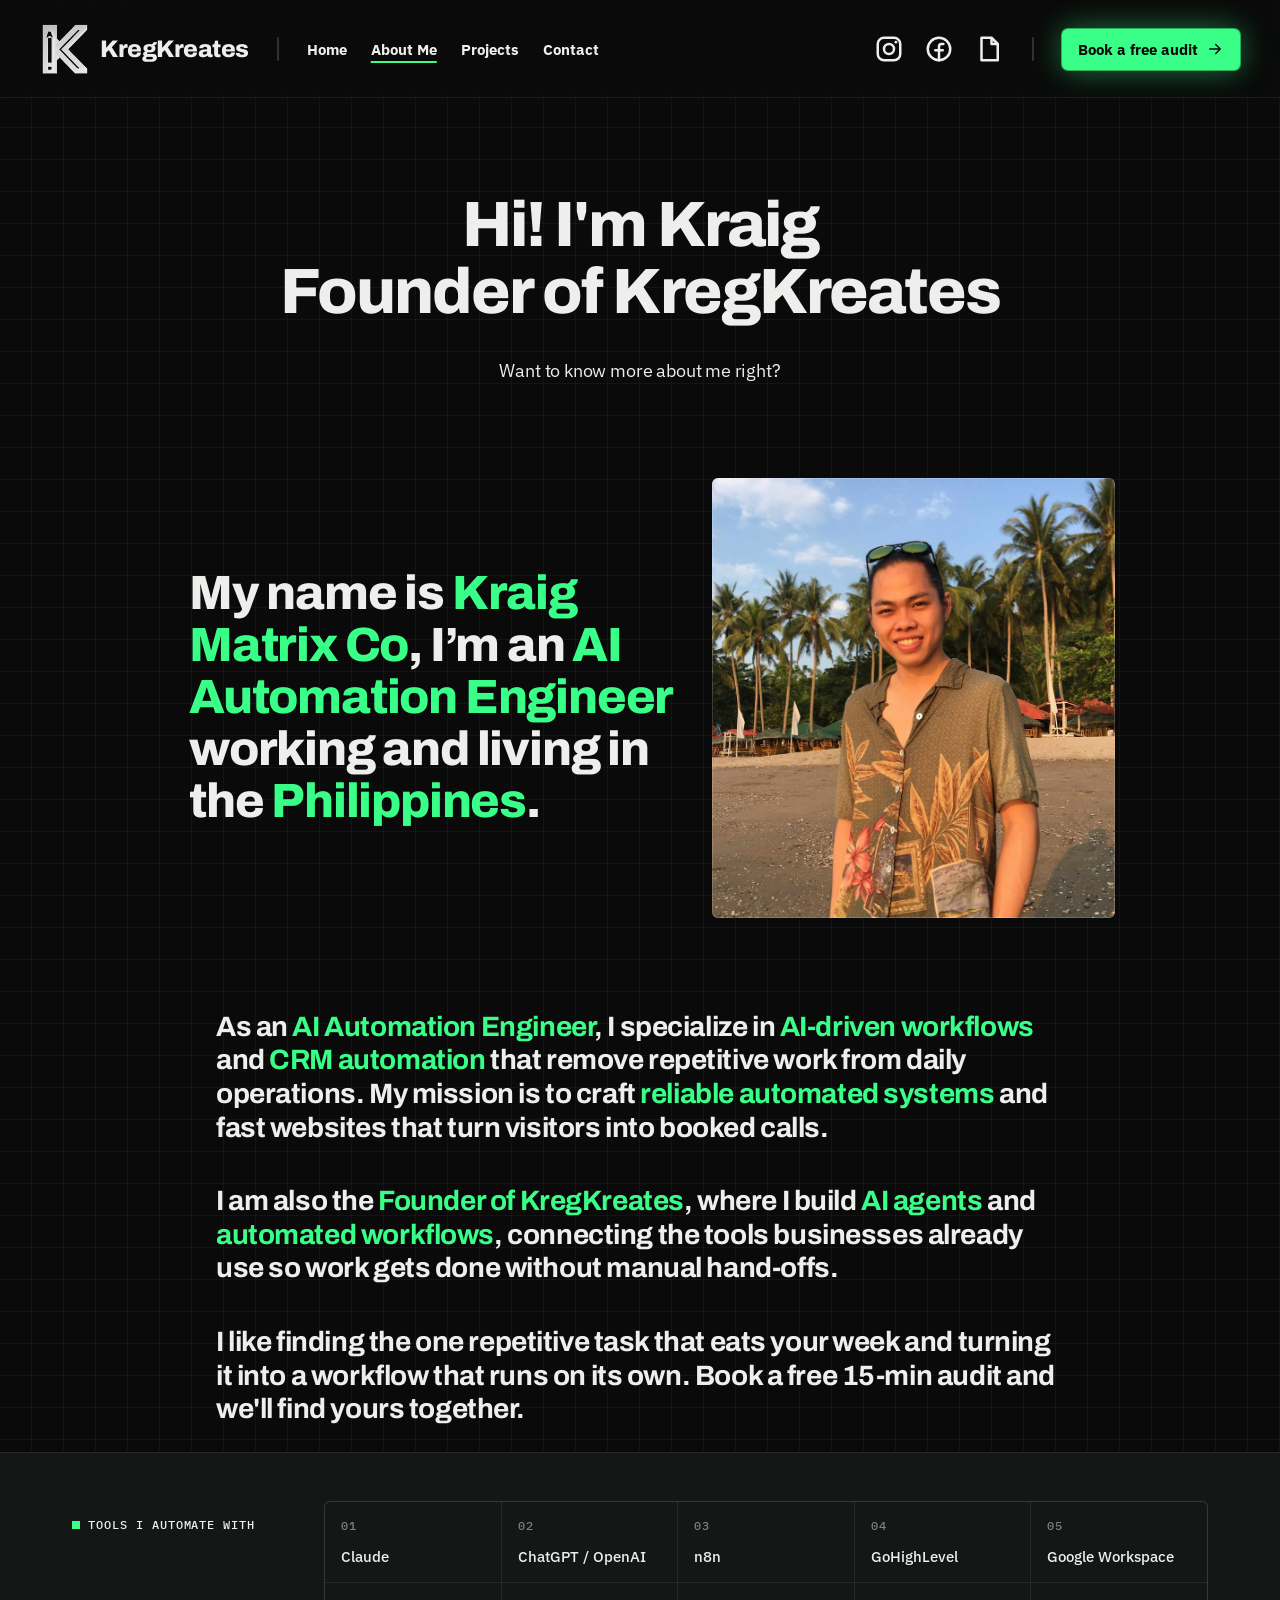
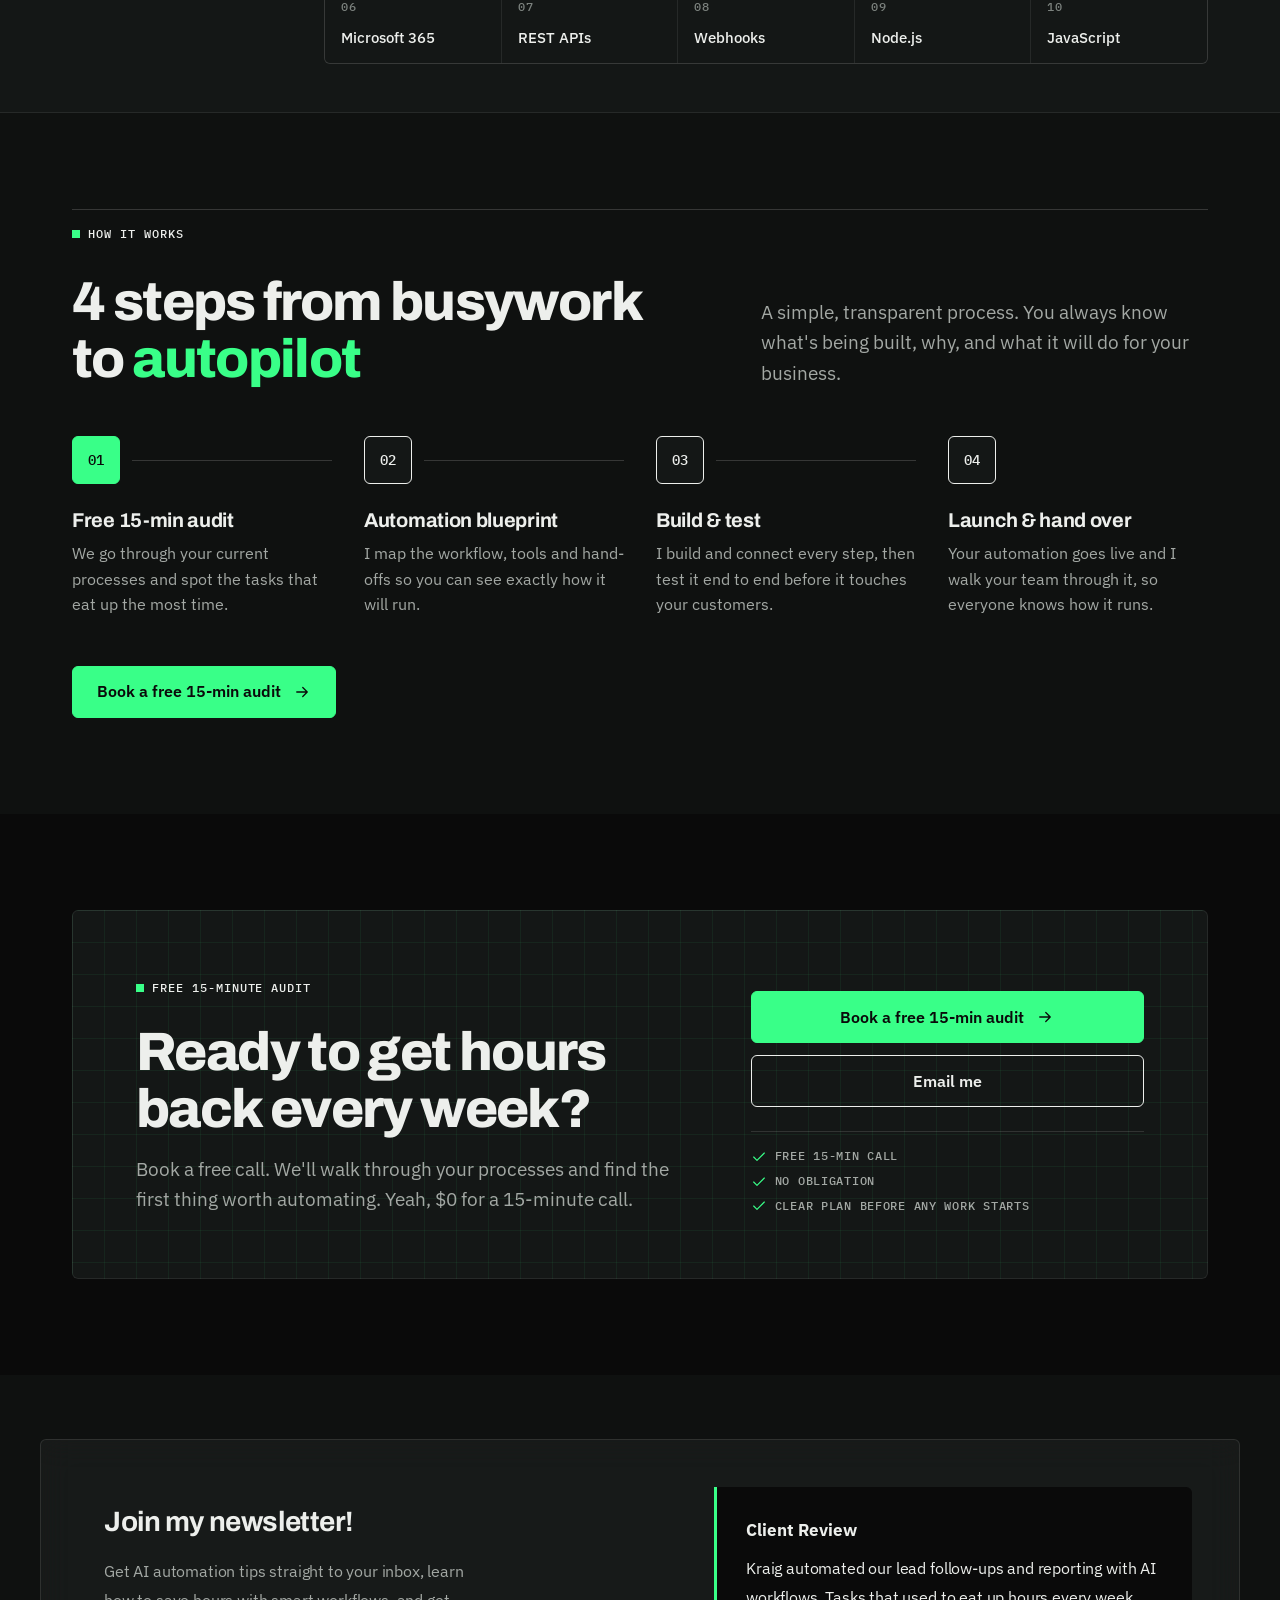
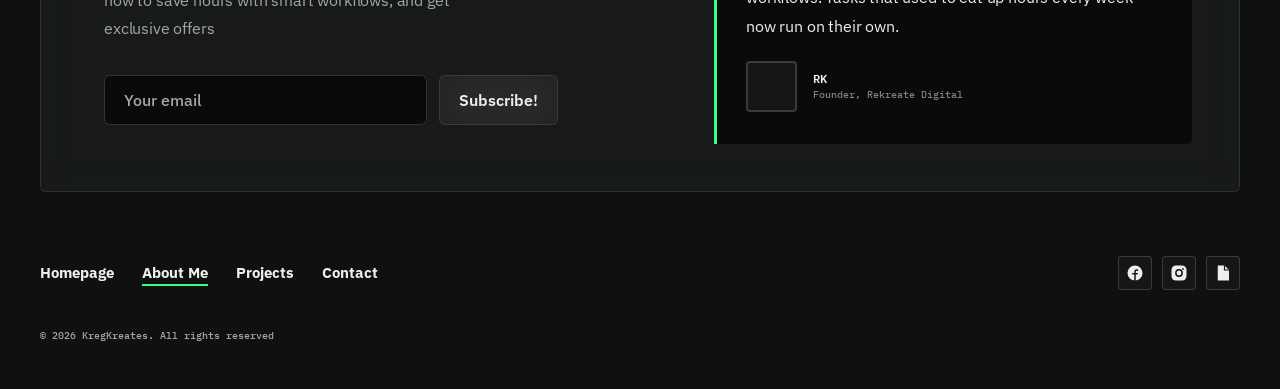
==== commit 0a4db83d: "fix: add a skip-to-content link on every page The link is the first Tab stop, appears top-left only " ====
--- a/about-me/index.html
+++ b/about-me/index.html
@@ -21,9 +21,10 @@
 <link rel="preconnect" href="https://fonts.gstatic.com" crossorigin>
 <link rel="stylesheet" href="https://fonts.googleapis.com/css2?family=Archivo:wght@400..900&family=IBM+Plex+Mono:wght@400;500;600&family=IBM+Plex+Sans:wght@400;500;600;700&display=swap">
 <link rel="stylesheet" href="../assets/styles.css">
-<script src="../assets/site.js" defer></script>
+<script src="../assets/site.js" defer onerror="document.documentElement.className='no-js'"></script>
 </head>
 <body>
+<a class="skip-link" href="#main">Skip to content</a>
 <header class="site-header">
   <div class="hdr-bar">
     <a class="brand" href="../"><img src="../assets/img/logo.png" alt="" width="50" height="50"><span>KregKreates</span></a>
@@ -54,7 +55,7 @@
     </div>
   </div>
 </header>
-<main>
+<main id="main">
 <section class="page-hero about-hero">
   <h1>Hi! I'm Kraig<br>Founder of KregKreates</h1>
   <p class="ab-sub">Want to know more about me right?</p>
--- a/assets/styles.css
+++ b/assets/styles.css
@@ -3,18 +3,18 @@
    (tokens hoisted to :root so the rest of the site shares them).
    Part 2: site shell. */
 :root{
- --kk-paper:#F4F1EA;
- --kk-paper-2:#EAE6DD;
- --kk-sheet:#FFFFFF;
- --kk-ink:#101114;
- --kk-graphite:#3F434B;
- --kk-steel:#5F636A;
- --kk-rule:#D8D3C8;
- --kk-rule-strong:#B9B3A6;
- --kk-rule-on-ink:#33363D;
- --kk-on-ink-muted:#B8B4AA;
- --kk-vermilion:#C2410C;
- --kk-vermilion-press:#9A3412;
+ --kk-paper:#0a0a0a;
+ --kk-paper-2:#0f1110;
+ --kk-sheet:#141716;
+ --kk-ink:#EDEFEC;
+ --kk-graphite:#A3A8A4;
+ --kk-steel:#7C827E;
+ --kk-rule:rgba(255,255,255,.08);
+ --kk-rule-strong:rgba(255,255,255,.16);
+ --kk-rule-on-ink:rgba(255,255,255,.12);
+ --kk-on-ink-muted:#A3A8A4;
+ --kk-vermilion:#39FF88;
+ --kk-vermilion-press:#2BE076;
  --kk-bg:var(--kk-paper);
  --kk-surface:var(--kk-sheet);
  --kk-text:var(--kk-ink);
@@ -23,17 +23,20 @@
  --kk-border:var(--kk-rule);
  --kk-accent:var(--kk-vermilion);
  --kk-accent-press:var(--kk-vermilion-press);
- --kk-on-accent:var(--kk-sheet);
+ --kk-on-accent:#0a0a0a;
  --kk-focus:var(--kk-vermilion);
- --kk-grid-line:rgba(16,17,20,.06);
- --kk-grid-line-ink:rgba(244,241,234,.07);
+ --kk-grid-line:rgba(57,255,136,.06);
+ --kk-grid-line-ink:rgba(57,255,136,.06);
  --kk-font-display:"Archivo","Helvetica Neue",Arial,sans-serif;
  --kk-font-body:"IBM Plex Sans",system-ui,-apple-system,"Segoe UI",sans-serif;
  --kk-font-mono:"IBM Plex Mono",ui-monospace,SFMono-Regular,Menlo,monospace;
  --kk-radius:6px;
  --kk-radius-sm:4px;
- --kk-shadow-hard:4px 4px 0 0 var(--kk-ink);
- --kk-ease:cubic-bezier(.2,.7,.2,1)}
+ --kk-shadow-hard:0 8px 32px rgba(57,255,136,.18);
+ --kk-ease:cubic-bezier(.2,.7,.2,1);
+ --glass-bg:rgba(255,255,255,.04);
+ --glass-border:rgba(255,255,255,.10);
+ --glow:0 0 0 1px rgba(57,255,136,.6),0 0 32px rgba(57,255,136,.45)}
 .kk-sec{container-type:inline-size;width:100%;box-sizing:border-box;font-family:var(--kk-font-body);font-size:16px;line-height:1.6;color:var(--kk-text);background:var(--kk-bg);-webkit-font-smoothing:antialiased;text-rendering:optimizeLegibility}
 .kk-sec *,.kk-sec *::before,.kk-sec *::after{box-sizing:border-box}
 .kk-sec.kk-alt{background:var(--kk-paper-2)}
@@ -279,11 +282,13 @@
    floating CTA, page hero. Values measured from the live site at
    1440 / 810 / 390 px.
    ========================================================================== */
-:root{--ink-2:#16181C;--vr:#C9C4B9;--burger:#2A2D33}
-html{-webkit-text-size-adjust:100%}
+:root{--ink-2:#EDEFEC;--vr:rgba(255,255,255,.16);--burger:#EDEFEC}
+html{-webkit-text-size-adjust:100%;color-scheme:dark}
 body{margin:0;background:var(--kk-paper);color:var(--kk-ink);font-family:var(--kk-font-body);-webkit-font-smoothing:antialiased;text-rendering:optimizeLegibility}
 img{display:block;max-width:100%;height:auto}
 .vh{position:absolute!important;width:1px;height:1px;margin:-1px;padding:0;border:0;overflow:hidden;clip:rect(0 0 0 0);white-space:nowrap}
+.skip-link{position:fixed;top:16px;left:16px;z-index:100;padding:12px 16px;border-radius:var(--kk-radius);background:var(--kk-accent);color:var(--kk-on-accent);font:600 16px/1.2 var(--kk-font-body);text-decoration:none;box-shadow:var(--glow);transform:translateY(-200%)}
+.skip-link:focus{transform:none}
 
 /* Hero offset under the fixed header. Tablet keeps the live spacing
    (Framer stacks its 72px in-flow header on top of the desktop 98px offset). */
@@ -294,6 +299,7 @@
 /* Custom cursor, as on the live site: arrow by default, hand on anything clickable. */
 html,html *{cursor:url(img/cursor-arrow.svg) 6 4,auto}
 html :is(a,button,summary,label,input[type=submit],.kk-btn){cursor:url(img/cursor-hand.svg) 11 6,pointer}
+html input[type=email]{cursor:text}
 
 /* ---------- header ---------- */
 .site-header{position:fixed;top:0;left:0;right:0;z-index:10;padding:24px 32px;background:var(--kk-paper);box-shadow:inset 0 -1px 0 var(--kk-rule)}
@@ -542,3 +548,62 @@
 @media (prefers-reduced-motion:reduce){
  *,*::before,*::after{animation:none!important;transition:none!important;scroll-behavior:auto!important}
 }
+
+/* ==========================================================================
+   DARK THEME REMAPS: places where the old ink colour was a fill, or where
+   white/hard-coded colours were used. Tokens above handle everything else.
+   ========================================================================== */
+.kk-hero{border-bottom-color:var(--kk-rule)}
+.kk-head-rule{border-top-color:var(--kk-rule-strong)}
+.kk-step-line,.kk-step:not(:last-child)::before,.kk-wf-step:not(:last-child)::after{background:var(--kk-rule-strong)}
+.kk-faq-item[open] .kk-plus{background:var(--kk-accent);color:var(--kk-on-accent);border-color:var(--kk-accent)}
+.kk-final-card{background-color:var(--kk-sheet);color:var(--kk-ink);box-shadow:inset 0 0 0 1px var(--kk-rule)}
+.kk-final-card .kk-label,.kk-final-card .kk-h2{color:var(--kk-ink)}
+.kk-btn-light{border-color:var(--kk-ink);color:var(--kk-ink)}
+.kk-btn-light:hover{background:var(--kk-ink);color:#0a0a0a}
+.kk-final-card .kk-btn-primary:hover{box-shadow:var(--glow)}
+.site-header{background:rgba(10,10,10,.6);-webkit-backdrop-filter:blur(16px) saturate(140%);backdrop-filter:blur(16px) saturate(140%)}
+.site-header.is-open{background:rgba(10,10,10,.92)}
+.brand img{filter:invert(1)}
+.btn-audit,.float-audit{color:var(--kk-on-accent);box-shadow:var(--glow)}
+.nl-card{background:var(--glass-bg);box-shadow:inset 0 0 0 1px var(--glass-border);-webkit-backdrop-filter:blur(16px) saturate(140%);backdrop-filter:blur(16px) saturate(140%)}
+.nl-form input[type=email]{background:#0a0a0a;box-shadow:inset 0 0 0 1px var(--kk-rule-strong)}
+.nl-form input[type=email]::placeholder{color:var(--kk-graphite)}
+.btn-dark,.nl-form button,.kk-btn-glass{background:var(--glass-bg);box-shadow:inset 0 0 0 1px var(--glass-border);color:var(--kk-ink);-webkit-backdrop-filter:blur(16px) saturate(140%);backdrop-filter:blur(16px) saturate(140%)}
+.kk-btn-glass{border-color:transparent}
+.kk-btn-glass:hover{background:rgba(255,255,255,.08);color:var(--kk-ink)}
+.review-avatar{background:var(--kk-sheet);box-shadow:inset 0 0 0 2px var(--kk-rule-strong)}
+.foot-icons a{background:var(--kk-sheet);box-shadow:inset 0 0 0 1px var(--kk-rule-strong)}
+.t-card{background:var(--kk-sheet)}
+.t-card img,.at-img,.ch-avatar,.ab-intro img{outline-color:rgba(255,255,255,.16)}
+.rating-chip{background:var(--kk-sheet);color:var(--kk-ink);box-shadow:inset 0 0 0 1px var(--kk-rule-strong)}
+.at-copy p,.t-role{color:var(--kk-graphite)}
+.bubble-q{background:var(--glass-bg);color:var(--kk-ink);box-shadow:inset 0 0 0 1px var(--glass-border)}
+.bubble-a{background:var(--kk-sheet);box-shadow:inset 0 0 0 1px var(--kk-rule-strong),var(--kk-shadow-hard)}
+.glow{box-shadow:var(--glow)}
+
+/* ---------- 3D hero (Home) ---------- */
+.kk-hero{position:relative;overflow:hidden}
+.kk-hero .kk-wrap{position:relative;z-index:2}
+.hero-canvas{position:absolute;inset:0;width:100%;height:100%;z-index:0;pointer-events:none;opacity:calc(var(--base,1) * var(--in,1) * var(--out,1))}
+.hero-scrim{position:absolute;inset:0;z-index:1;background:linear-gradient(90deg,rgba(10,10,10,.85) 0%,rgba(10,10,10,.6) 38%,transparent 62%)}
+.kk-hero .kk-hero-grid{grid-template-columns:minmax(0,1fr)}
+.kk-hero .kk-hero-copy{max-width:760px}
+.kk-hero .kk-h1{font-size:clamp(44px,7.2vw,104px);line-height:.96;letter-spacing:-.045em}
+.hero-line{display:block}
+.kk-hero .kk-accent{text-shadow:0 0 30px rgba(57,255,136,.45)}
+.kk-hero .kk-btn-primary{box-shadow:var(--glow)}
+.kk-hero .kk-btn-primary:hover{box-shadow:0 0 0 1px rgba(57,255,136,.6),0 0 48px rgba(57,255,136,.55)}
+.kk-hero.no-webgl,.no-js .kk-hero{background-image:radial-gradient(circle at 72% 45%,rgba(57,255,136,.16),transparent 60%),linear-gradient(var(--kk-grid-line) 1px,transparent 1px),linear-gradient(90deg,var(--kk-grid-line) 1px,transparent 1px);background-size:auto,32px 32px,32px 32px}
+.no-webgl .hero-canvas{display:none}
+/* Below 1200px the copy spans the hero, so the network sits centred behind it: dim it and scrim the copy. */
+@media (max-width:1199px){
+ .hero-scrim{background:rgba(10,10,10,.65)}
+ .hero-canvas{--base:.45}
+}
+/* Pre-paint hide for the hero load sequence (index.html adds .intro-pending only when
+   motion is wanted, and removes it after 3s whatever happens; GSAP removes it sooner). */
+.intro-pending .site-header,.intro-pending .kk-hero .kk-label,.intro-pending .kk-hero .hero-line,.intro-pending .kk-hero .kk-hero-sub,.intro-pending .kk-hero .kk-cta-row,.intro-pending .kk-hero .kk-stats{opacity:0;visibility:hidden}
+/* Footer icon glyphs are drawn in white on a currentColor shape; on dark the shape is light, so draw them in the surface colour. */
+.foot-icons [stroke="#fff"]{stroke:var(--kk-sheet)}
+.foot-icons [fill="#fff"]{fill:var(--kk-sheet)}
